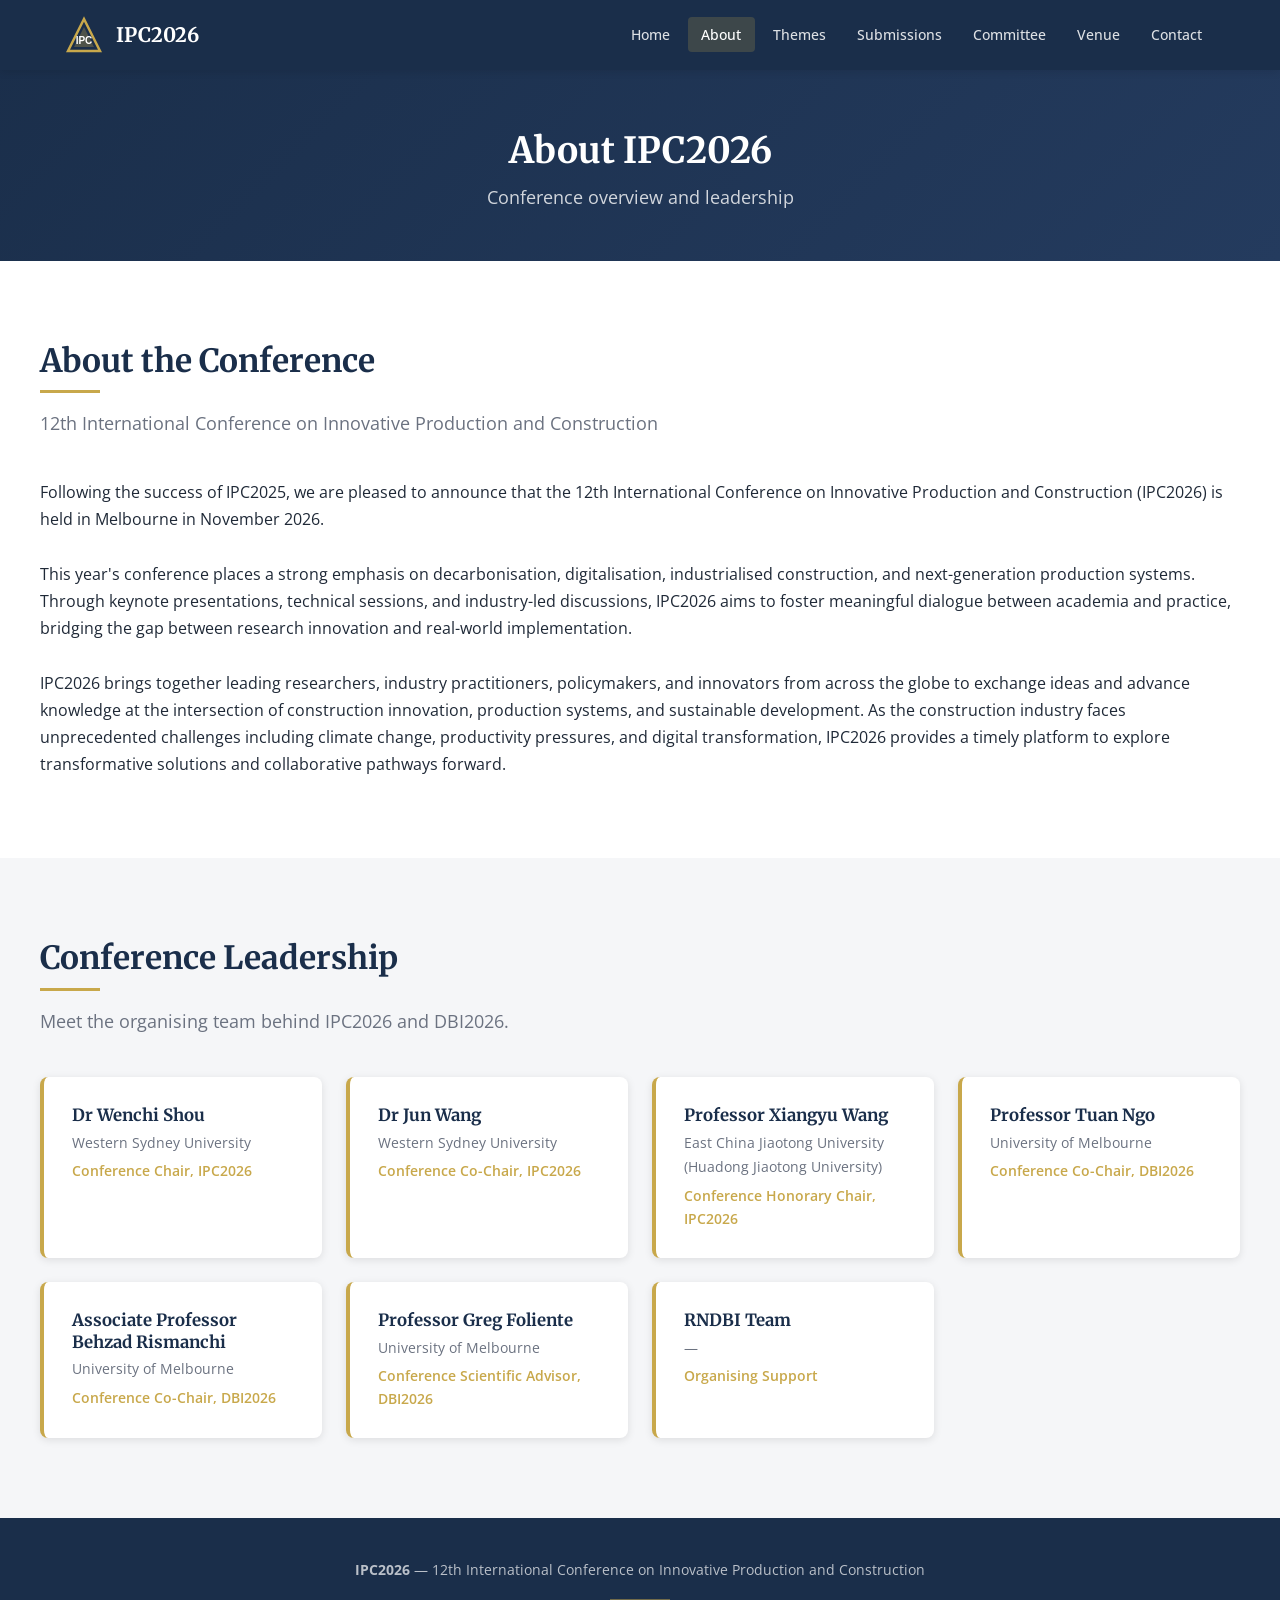
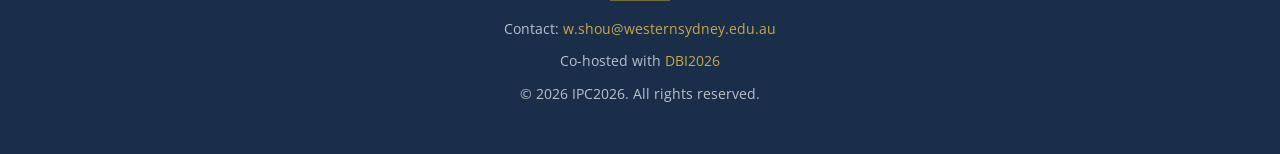
==== about.html @ c3bcb1ac "Initial IPC2026 conference website Complete static site for the 12th International Conference on Inn" ====
<!DOCTYPE html>
<html lang="en">
<head>
  <meta charset="UTF-8">
  <meta name="viewport" content="width=device-width, initial-scale=1.0">
  <title>About — IPC2026</title>
  <meta name="description" content="About IPC2026 and conference leadership.">
  <link rel="preconnect" href="https://fonts.googleapis.com">
  <link rel="preconnect" href="https://fonts.gstatic.com" crossorigin>
  <link href="https://fonts.googleapis.com/css2?family=Merriweather:wght@400;700;900&family=Open+Sans:wght@400;500;600;700&display=swap" rel="stylesheet">
  <link rel="stylesheet" href="css/style.css">
</head>
<body>

  <nav class="navbar" role="navigation" aria-label="Main navigation">
    <div class="container">
      <a href="index.html" class="navbar-brand">
        <svg width="40" height="40" viewBox="0 0 40 40" aria-hidden="true">
          <polygon points="20,4 36,36 4,36" fill="none" stroke="#c8a84b" stroke-width="2.5"/>
          <polygon points="20,12 30,32 10,32" fill="#c8a84b" opacity="0.3"/>
          <text x="20" y="29" text-anchor="middle" fill="#ffffff" font-size="10" font-weight="bold" font-family="sans-serif">IPC</text>
        </svg>
        IPC2026
      </a>
      <button class="hamburger" aria-label="Toggle navigation" aria-expanded="false">
        <span></span><span></span><span></span>
      </button>
      <ul class="nav-links">
        <li><a href="index.html">Home</a></li>
        <li><a href="about.html">About</a></li>
        <li><a href="themes.html">Themes</a></li>
        <li><a href="submissions.html">Submissions</a></li>
        <li><a href="committee.html">Committee</a></li>
        <li><a href="venue.html">Venue</a></li>
        <li><a href="contact.html">Contact</a></li>
      </ul>
    </div>
  </nav>

  <header class="page-header">
    <h1>About IPC2026</h1>
    <p>Conference overview and leadership</p>
  </header>

  <section class="section">
    <div class="container">
      <h2 class="section-title">About the Conference</h2>
      <p class="section-intro">12th International Conference on Innovative Production and Construction</p>
      <p>Following the success of IPC2025, we are pleased to announce that the 12th International Conference on Innovative Production and Construction (IPC2026) is held in Melbourne in November 2026.</p>
      <br>
      <p>This year's conference places a strong emphasis on decarbonisation, digitalisation, industrialised construction, and next-generation production systems. Through keynote presentations, technical sessions, and industry-led discussions, IPC2026 aims to foster meaningful dialogue between academia and practice, bridging the gap between research innovation and real-world implementation.</p>
      <br>
      <p>IPC2026 brings together leading researchers, industry practitioners, policymakers, and innovators from across the globe to exchange ideas and advance knowledge at the intersection of construction innovation, production systems, and sustainable development. As the construction industry faces unprecedented challenges including climate change, productivity pressures, and digital transformation, IPC2026 provides a timely platform to explore transformative solutions and collaborative pathways forward.</p>
    </div>
  </section>

  <section class="section section-alt">
    <div class="container">
      <h2 class="section-title">Conference Leadership</h2>
      <p class="section-intro">Meet the organising team behind IPC2026 and DBI2026.</p>
      <div class="leadership-grid">
        <div class="leader-card">
          <h3>Dr Wenchi Shou</h3>
          <p class="institution">Western Sydney University</p>
          <p class="role">Conference Chair, IPC2026</p>
        </div>
        <div class="leader-card">
          <h3>Dr Jun Wang</h3>
          <p class="institution">Western Sydney University</p>
          <p class="role">Conference Co-Chair, IPC2026</p>
        </div>
        <div class="leader-card">
          <h3>Professor Xiangyu Wang</h3>
          <p class="institution">East China Jiaotong University (Huadong Jiaotong University)</p>
          <p class="role">Conference Honorary Chair, IPC2026</p>
        </div>
        <div class="leader-card">
          <h3>Professor Tuan Ngo</h3>
          <p class="institution">University of Melbourne</p>
          <p class="role">Conference Co-Chair, DBI2026</p>
        </div>
        <div class="leader-card">
          <h3>Associate Professor Behzad Rismanchi</h3>
          <p class="institution">University of Melbourne</p>
          <p class="role">Conference Co-Chair, DBI2026</p>
        </div>
        <div class="leader-card">
          <h3>Professor Greg Foliente</h3>
          <p class="institution">University of Melbourne</p>
          <p class="role">Conference Scientific Advisor, DBI2026</p>
        </div>
        <div class="leader-card">
          <h3>RNDBI Team</h3>
          <p class="institution">&mdash;</p>
          <p class="role">Organising Support</p>
        </div>
      </div>
    </div>
  </section>

  <footer class="footer">
    <div class="container">
      <p><strong>IPC2026</strong> &mdash; 12th International Conference on Innovative Production and Construction</p>
      <div class="footer-divider"></div>
      <p>Contact: <a href="mailto:w.shou@westernsydney.edu.au">w.shou@westernsydney.edu.au</a></p>
      <p>Co-hosted with <a href="https://www.rndbi.net/" target="_blank" rel="noopener noreferrer">DBI2026</a></p>
      <p>&copy; 2026 IPC2026. All rights reserved.</p>
    </div>
  </footer>

  <script src="js/main.js"></script>
</body>
</html>
---- css/style.css ----
/* ===== CSS Variables ===== */
:root {
  --navy: #1a2e4a;
  --navy-light: #243b5e;
  --gold: #c8a84b;
  --gold-light: #d4b95f;
  --white: #ffffff;
  --off-white: #f5f6f8;
  --gray-light: #e8eaed;
  --gray: #6b7280;
  --text: #1f2937;
  --shadow: 0 2px 8px rgba(0, 0, 0, 0.1);
  --shadow-lg: 0 4px 20px rgba(0, 0, 0, 0.12);
  --transition: 0.3s ease;
  --max-width: 1200px;
}

/* ===== Reset ===== */
*,
*::before,
*::after {
  margin: 0;
  padding: 0;
  box-sizing: border-box;
}

html {
  scroll-behavior: smooth;
}

body {
  font-family: 'Open Sans', sans-serif;
  color: var(--text);
  line-height: 1.7;
  background: var(--white);
}

h1, h2, h3, h4 {
  font-family: 'Merriweather', serif;
  color: var(--navy);
  line-height: 1.3;
}

a {
  color: var(--gold);
  text-decoration: none;
  transition: color var(--transition);
}

a:hover {
  color: var(--gold-light);
}

img {
  max-width: 100%;
  height: auto;
}

/* ===== Navbar ===== */
.navbar {
  position: fixed;
  top: 0;
  left: 0;
  right: 0;
  z-index: 1000;
  background: var(--navy);
  box-shadow: var(--shadow);
}

.navbar .container {
  max-width: var(--max-width);
  margin: 0 auto;
  padding: 0 1.5rem;
  display: flex;
  align-items: center;
  justify-content: space-between;
  height: 70px;
}

.navbar-brand {
  display: flex;
  align-items: center;
  gap: 0.75rem;
  color: var(--white);
  font-family: 'Merriweather', serif;
  font-size: 1.25rem;
  font-weight: 700;
  text-decoration: none;
}

.navbar-brand:hover {
  color: var(--gold);
}

.navbar-brand svg {
  flex-shrink: 0;
}

.nav-links {
  display: flex;
  list-style: none;
  gap: 0.25rem;
}

.nav-links a {
  color: rgba(255, 255, 255, 0.85);
  padding: 0.5rem 0.85rem;
  border-radius: 4px;
  font-size: 0.9rem;
  font-weight: 500;
  transition: all var(--transition);
  text-decoration: none;
}

.nav-links a:hover,
.nav-links a.active {
  color: var(--white);
  background: rgba(200, 168, 75, 0.2);
}

.hamburger {
  display: none;
  flex-direction: column;
  cursor: pointer;
  gap: 5px;
  background: none;
  border: none;
  padding: 0.5rem;
}

.hamburger span {
  width: 25px;
  height: 3px;
  background: var(--white);
  border-radius: 2px;
  transition: all var(--transition);
}

/* ===== Hero ===== */
.hero {
  background: linear-gradient(135deg, var(--navy) 0%, var(--navy-light) 50%, #2d4a6f 100%);
  color: var(--white);
  padding: 10rem 1.5rem 5rem;
  text-align: center;
  position: relative;
  overflow: hidden;
}

.hero::before {
  content: '';
  position: absolute;
  top: 0;
  left: 0;
  right: 0;
  bottom: 0;
  background: url("data:image/svg+xml,%3Csvg width='60' height='60' viewBox='0 0 60 60' xmlns='http://www.w3.org/2000/svg'%3E%3Cg fill='none' fill-rule='evenodd'%3E%3Cg fill='%23ffffff' fill-opacity='0.03'%3E%3Cpath d='M36 34v-4h-2v4h-4v2h4v4h2v-4h4v-2h-4zm0-30V0h-2v4h-4v2h4v4h2V6h4V4h-4zM6 34v-4H4v4H0v2h4v4h2v-4h4v-2H6zM6 4V0H4v4H0v2h4v4h2V6h4V4H6z'/%3E%3C/g%3E%3C/g%3E%3C/svg%3E");
  pointer-events: none;
}

.hero-content {
  max-width: 900px;
  margin: 0 auto;
  position: relative;
  z-index: 1;
}

.hero h1 {
  font-size: 2.5rem;
  color: var(--white);
  margin-bottom: 1rem;
}

.hero .subtitle {
  font-size: 1.25rem;
  color: var(--gold);
  margin-bottom: 0.5rem;
  font-weight: 600;
}

.hero .details {
  font-size: 1.1rem;
  opacity: 0.9;
  margin-bottom: 2rem;
}

.hero-buttons {
  display: flex;
  gap: 1rem;
  justify-content: center;
  flex-wrap: wrap;
  margin-bottom: 2.5rem;
}

/* ===== Buttons ===== */
.btn {
  display: inline-block;
  padding: 0.85rem 2rem;
  border-radius: 4px;
  font-weight: 600;
  font-size: 1rem;
  transition: all var(--transition);
  text-decoration: none;
  cursor: pointer;
  border: 2px solid transparent;
}

.btn-primary {
  background: var(--gold);
  color: var(--navy);
}

.btn-primary:hover {
  background: var(--gold-light);
  color: var(--navy);
  transform: translateY(-2px);
  box-shadow: 0 4px 12px rgba(200, 168, 75, 0.4);
}

.btn-outline {
  border: 2px solid var(--white);
  color: var(--white);
  background: transparent;
}

.btn-outline:hover {
  background: var(--white);
  color: var(--navy);
  transform: translateY(-2px);
}

/* ===== Countdown ===== */
.countdown {
  display: flex;
  justify-content: center;
  gap: 1.5rem;
  flex-wrap: wrap;
}

.countdown-item {
  text-align: center;
}

.countdown-item .number {
  display: block;
  font-size: 2.5rem;
  font-weight: 700;
  font-family: 'Merriweather', serif;
  color: var(--gold);
  line-height: 1;
}

.countdown-item .label {
  font-size: 0.8rem;
  text-transform: uppercase;
  letter-spacing: 1px;
  opacity: 0.8;
}

/* ===== Sections ===== */
.section {
  padding: 5rem 1.5rem;
}

.section-alt {
  background: var(--off-white);
}

.container {
  max-width: var(--max-width);
  margin: 0 auto;
}

.section-title {
  font-size: 2rem;
  margin-bottom: 1rem;
  position: relative;
  display: inline-block;
}

.section-title::after {
  content: '';
  display: block;
  width: 60px;
  height: 3px;
  background: var(--gold);
  margin-top: 0.5rem;
}

.section-intro {
  font-size: 1.1rem;
  color: var(--gray);
  max-width: 800px;
  margin-bottom: 2.5rem;
}

/* ===== Page Header ===== */
.page-header {
  background: linear-gradient(135deg, var(--navy) 0%, var(--navy-light) 100%);
  color: var(--white);
  padding: 8rem 1.5rem 3rem;
  text-align: center;
}

.page-header h1 {
  color: var(--white);
  font-size: 2.25rem;
  margin-bottom: 0.5rem;
}

.page-header p {
  color: rgba(255, 255, 255, 0.8);
  font-size: 1.1rem;
}

/* ===== Attribution Block ===== */
.attribution-block {
  background: var(--off-white);
  border-left: 4px solid var(--gold);
  padding: 1.5rem 2rem;
  margin: 2rem 0;
  border-radius: 0 4px 4px 0;
}

.attribution-block p {
  margin-bottom: 0.3rem;
  font-size: 0.95rem;
}

.attribution-block strong {
  color: var(--navy);
}

/* ===== Callout Box ===== */
.callout-box {
  background: linear-gradient(135deg, var(--navy), var(--navy-light));
  color: var(--white);
  padding: 2rem 2.5rem;
  border-radius: 8px;
  margin: 3rem 0;
  box-shadow: var(--shadow-lg);
}

.callout-box h3 {
  color: var(--gold);
  margin-bottom: 0.75rem;
}

.callout-box a {
  color: var(--gold);
  text-decoration: underline;
}

/* ===== Cards ===== */
.card-grid {
  display: grid;
  grid-template-columns: repeat(auto-fit, minmax(260px, 1fr));
  gap: 1.5rem;
  margin-top: 2rem;
}

.card {
  background: var(--white);
  border-radius: 8px;
  padding: 2rem;
  box-shadow: var(--shadow);
  transition: transform var(--transition), box-shadow var(--transition);
  border-top: 3px solid var(--gold);
}

.card:hover {
  transform: translateY(-4px);
  box-shadow: var(--shadow-lg);
}

.card h3 {
  font-size: 1.1rem;
  margin-bottom: 0.5rem;
}

.card p {
  font-size: 0.95rem;
  color: var(--gray);
}

.card .card-icon {
  width: 48px;
  height: 48px;
  margin-bottom: 1rem;
}

/* ===== Key Dates Cards ===== */
.dates-grid {
  display: grid;
  grid-template-columns: repeat(auto-fit, minmax(230px, 1fr));
  gap: 1.5rem;
  margin-top: 2rem;
}

.date-card {
  background: var(--white);
  border-radius: 8px;
  padding: 1.75rem;
  box-shadow: var(--shadow);
  text-align: center;
  border-top: 3px solid var(--gold);
  transition: transform var(--transition);
}

.date-card:hover {
  transform: translateY(-3px);
}

.date-card .date {
  font-family: 'Merriweather', serif;
  font-size: 1.1rem;
  color: var(--navy);
  font-weight: 700;
  margin-bottom: 0.5rem;
}

.date-card .desc {
  color: var(--gray);
  font-size: 0.9rem;
}

/* ===== Logos Row ===== */
.logos-row {
  display: flex;
  justify-content: center;
  align-items: center;
  gap: 3rem;
  flex-wrap: wrap;
  margin-top: 2rem;
}

.logo-item {
  display: flex;
  flex-direction: column;
  align-items: center;
  gap: 0.75rem;
  max-width: 200px;
  text-align: center;
}

.logo-item img,
.logo-item svg {
  max-height: 80px;
  width: auto;
}

.logo-item span {
  font-size: 0.85rem;
  color: var(--gray);
  font-weight: 500;
}

/* ===== Leadership Cards ===== */
.leadership-grid {
  display: grid;
  grid-template-columns: repeat(auto-fit, minmax(280px, 1fr));
  gap: 1.5rem;
  margin-top: 2rem;
}

.leader-card {
  background: var(--white);
  border-radius: 8px;
  padding: 1.75rem;
  box-shadow: var(--shadow);
  border-left: 4px solid var(--gold);
  transition: transform var(--transition);
}

.leader-card:hover {
  transform: translateY(-3px);
}

.leader-card h3 {
  font-size: 1.05rem;
  margin-bottom: 0.25rem;
}

.leader-card .institution {
  color: var(--gray);
  font-size: 0.9rem;
  margin-bottom: 0.25rem;
}

.leader-card .role {
  color: var(--gold);
  font-weight: 600;
  font-size: 0.85rem;
}

/* ===== Theme Cards ===== */
.theme-grid {
  display: grid;
  grid-template-columns: repeat(auto-fit, minmax(280px, 1fr));
  gap: 1.5rem;
  margin-top: 2rem;
}

.theme-card {
  background: var(--white);
  border-radius: 8px;
  padding: 2rem;
  box-shadow: var(--shadow);
  display: flex;
  align-items: flex-start;
  gap: 1rem;
  transition: transform var(--transition), box-shadow var(--transition);
  border-top: 3px solid var(--gold);
}

.theme-card:hover {
  transform: translateY(-4px);
  box-shadow: var(--shadow-lg);
}

.theme-card .theme-number {
  background: var(--navy);
  color: var(--gold);
  width: 40px;
  height: 40px;
  border-radius: 50%;
  display: flex;
  align-items: center;
  justify-content: center;
  font-weight: 700;
  font-family: 'Merriweather', serif;
  flex-shrink: 0;
}

.theme-card h3 {
  font-size: 1rem;
  margin-bottom: 0.5rem;
}

.theme-card .theme-icon {
  width: 48px;
  height: 48px;
  flex-shrink: 0;
}

/* ===== Timeline ===== */
.timeline {
  position: relative;
  max-width: 700px;
  margin: 2rem auto;
  padding-left: 2rem;
}

.timeline::before {
  content: '';
  position: absolute;
  left: 0;
  top: 0;
  bottom: 0;
  width: 3px;
  background: var(--gold);
}

.timeline-item {
  position: relative;
  padding: 1.5rem 0 1.5rem 2rem;
}

.timeline-item::before {
  content: '';
  position: absolute;
  left: -2.55rem;
  top: 1.75rem;
  width: 14px;
  height: 14px;
  background: var(--gold);
  border-radius: 50%;
  border: 3px solid var(--white);
  box-shadow: 0 0 0 3px var(--gold);
}

.timeline-item .timeline-date {
  font-family: 'Merriweather', serif;
  font-weight: 700;
  color: var(--navy);
  font-size: 1.05rem;
  margin-bottom: 0.25rem;
}

.timeline-item .timeline-desc {
  color: var(--gray);
}

/* ===== Guidelines ===== */
.guidelines-list {
  list-style: none;
  margin: 1.5rem 0;
}

.guidelines-list li {
  padding: 0.75rem 0 0.75rem 2rem;
  position: relative;
  border-bottom: 1px solid var(--gray-light);
}

.guidelines-list li::before {
  content: '';
  position: absolute;
  left: 0;
  top: 1rem;
  width: 10px;
  height: 10px;
  background: var(--gold);
  border-radius: 50%;
}

/* ===== Journal Cards ===== */
.journal-grid {
  display: grid;
  grid-template-columns: repeat(auto-fit, minmax(250px, 1fr));
  gap: 1.5rem;
  margin-top: 2rem;
}

.journal-card {
  background: var(--white);
  border-radius: 8px;
  padding: 1.5rem;
  box-shadow: var(--shadow);
  text-align: center;
  border-top: 3px solid var(--gold);
}

.journal-card .journal-cover {
  width: 80px;
  height: 110px;
  margin: 0 auto 1rem;
  background: var(--off-white);
  border-radius: 4px;
  display: flex;
  align-items: center;
  justify-content: center;
}

.journal-card h4 {
  font-size: 0.95rem;
  margin-bottom: 0.5rem;
}

.journal-card p {
  font-size: 0.85rem;
  color: var(--gray);
}

/* ===== Committee Table ===== */
.search-box {
  width: 100%;
  max-width: 400px;
  padding: 0.75rem 1rem 0.75rem 2.5rem;
  border: 2px solid var(--gray-light);
  border-radius: 8px;
  font-size: 1rem;
  font-family: 'Open Sans', sans-serif;
  transition: border-color var(--transition);
  margin-bottom: 1.5rem;
  background-image: url("data:image/svg+xml,%3Csvg xmlns='http://www.w3.org/2000/svg' width='16' height='16' viewBox='0 0 24 24' fill='none' stroke='%236b7280' stroke-width='2'%3E%3Ccircle cx='11' cy='11' r='8'/%3E%3Cline x1='21' y1='21' x2='16.65' y2='16.65'/%3E%3C/svg%3E");
  background-repeat: no-repeat;
  background-position: 0.75rem center;
}

.search-box:focus {
  outline: none;
  border-color: var(--gold);
}

.committee-table {
  width: 100%;
  border-collapse: collapse;
  margin-top: 1rem;
}

.committee-table thead {
  background: var(--navy);
  color: var(--white);
}

.committee-table th {
  padding: 1rem;
  text-align: left;
  font-family: 'Merriweather', serif;
  font-size: 0.9rem;
  cursor: pointer;
  user-select: none;
}

.committee-table th:hover {
  background: var(--navy-light);
}

.committee-table th .sort-icon {
  margin-left: 0.5rem;
  opacity: 0.5;
}

.committee-table td {
  padding: 0.85rem 1rem;
  border-bottom: 1px solid var(--gray-light);
  font-size: 0.95rem;
}

.committee-table tbody tr:hover {
  background: var(--off-white);
}

.committee-table tbody tr.hidden {
  display: none;
}

.member-count {
  color: var(--gray);
  font-size: 0.9rem;
  margin-bottom: 1rem;
}

/* ===== Venue ===== */
.venue-hero {
  background: linear-gradient(135deg, var(--navy) 0%, var(--navy-light) 100%);
  color: var(--white);
  padding: 8rem 1.5rem 3rem;
  text-align: center;
  position: relative;
}

.venue-info {
  display: grid;
  grid-template-columns: 1fr 1fr;
  gap: 3rem;
  align-items: start;
  margin-top: 2rem;
}

.map-container {
  border-radius: 8px;
  overflow: hidden;
  box-shadow: var(--shadow-lg);
}

.map-container iframe {
  width: 100%;
  height: 400px;
  border: none;
}

/* ===== Contact Card ===== */
.contact-card {
  background: var(--white);
  border-radius: 8px;
  padding: 2.5rem;
  box-shadow: var(--shadow-lg);
  max-width: 500px;
  border-top: 4px solid var(--gold);
}

.contact-card h3 {
  margin-bottom: 1rem;
}

.contact-card p {
  margin-bottom: 0.5rem;
}

.contact-card a {
  color: var(--navy);
  font-weight: 600;
}

.contact-card a:hover {
  color: var(--gold);
}

/* ===== Footer ===== */
.footer {
  background: var(--navy);
  color: rgba(255, 255, 255, 0.7);
  padding: 2.5rem 1.5rem;
  text-align: center;
}

.footer .container {
  max-width: var(--max-width);
  margin: 0 auto;
}

.footer p {
  margin-bottom: 0.5rem;
  font-size: 0.9rem;
}

.footer a {
  color: var(--gold);
}

.footer .footer-divider {
  width: 60px;
  height: 2px;
  background: var(--gold);
  margin: 1rem auto;
  opacity: 0.5;
}

/* ===== Mobile Responsive ===== */
@media (max-width: 768px) {
  .nav-links {
    display: none;
    flex-direction: column;
    position: absolute;
    top: 70px;
    left: 0;
    right: 0;
    background: var(--navy);
    padding: 1rem;
    box-shadow: var(--shadow);
  }

  .nav-links.active {
    display: flex;
  }

  .nav-links a {
    padding: 0.75rem 1rem;
  }

  .hamburger {
    display: flex;
  }

  .hero {
    padding: 8rem 1.5rem 3rem;
  }

  .hero h1 {
    font-size: 1.75rem;
  }

  .hero .subtitle {
    font-size: 1rem;
  }

  .countdown-item .number {
    font-size: 1.75rem;
  }

  .section {
    padding: 3rem 1.5rem;
  }

  .section-title {
    font-size: 1.5rem;
  }

  .venue-info {
    grid-template-columns: 1fr;
  }

  .card-grid,
  .leadership-grid,
  .theme-grid,
  .journal-grid,
  .dates-grid {
    grid-template-columns: 1fr;
  }

  .logos-row {
    gap: 2rem;
  }

  .committee-table th,
  .committee-table td {
    padding: 0.6rem 0.5rem;
    font-size: 0.85rem;
  }

  .page-header {
    padding: 7rem 1.5rem 2rem;
  }

  .page-header h1 {
    font-size: 1.75rem;
  }
}

@media (max-width: 480px) {
  .hero h1 {
    font-size: 1.4rem;
  }

  .hero-buttons {
    flex-direction: column;
    align-items: center;
  }

  .btn {
    width: 100%;
    text-align: center;
  }

  .countdown {
    gap: 1rem;
  }
}
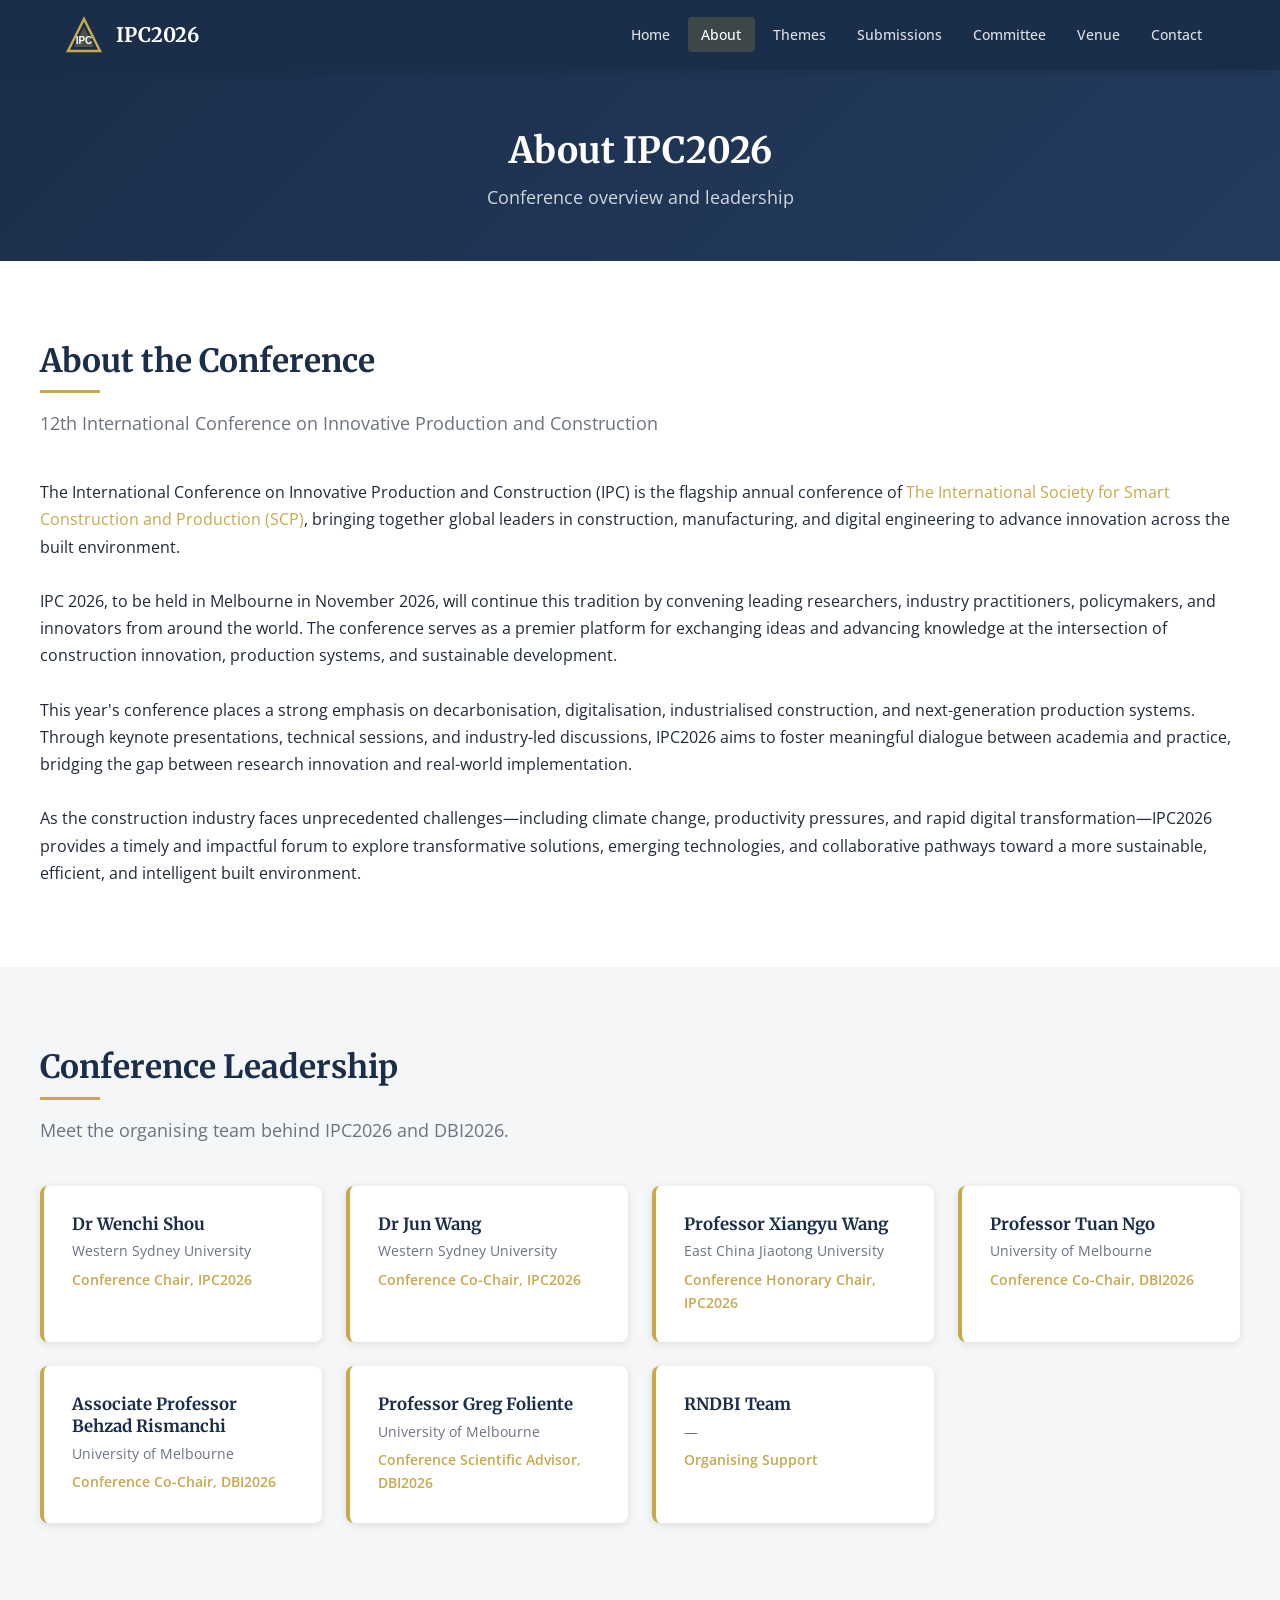
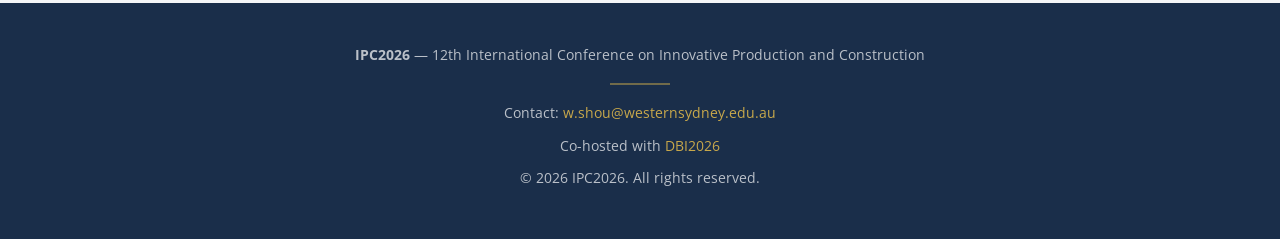
==== commit ed67c8f0: "Update website content" ====
--- a/about.html
+++ b/about.html
@@ -1,5 +1,6 @@
 <!DOCTYPE html>
 <html lang="en">
+
 <head>
   <meta charset="UTF-8">
   <meta name="viewport" content="width=device-width, initial-scale=1.0">
@@ -7,18 +8,22 @@
   <meta name="description" content="About IPC2026 and conference leadership.">
   <link rel="preconnect" href="https://fonts.googleapis.com">
   <link rel="preconnect" href="https://fonts.gstatic.com" crossorigin>
-  <link href="https://fonts.googleapis.com/css2?family=Merriweather:wght@400;700;900&family=Open+Sans:wght@400;500;600;700&display=swap" rel="stylesheet">
+  <link
+    href="https://fonts.googleapis.com/css2?family=Merriweather:wght@400;700;900&family=Open+Sans:wght@400;500;600;700&display=swap"
+    rel="stylesheet">
   <link rel="stylesheet" href="css/style.css">
 </head>
+
 <body>
 
   <nav class="navbar" role="navigation" aria-label="Main navigation">
     <div class="container">
       <a href="index.html" class="navbar-brand">
         <svg width="40" height="40" viewBox="0 0 40 40" aria-hidden="true">
-          <polygon points="20,4 36,36 4,36" fill="none" stroke="#c8a84b" stroke-width="2.5"/>
-          <polygon points="20,12 30,32 10,32" fill="#c8a84b" opacity="0.3"/>
-          <text x="20" y="29" text-anchor="middle" fill="#ffffff" font-size="10" font-weight="bold" font-family="sans-serif">IPC</text>
+          <polygon points="20,4 36,36 4,36" fill="none" stroke="#c8a84b" stroke-width="2.5" />
+          <polygon points="20,12 30,32 10,32" fill="#c8a84b" opacity="0.3" />
+          <text x="20" y="29" text-anchor="middle" fill="#ffffff" font-size="10" font-weight="bold"
+            font-family="sans-serif">IPC</text>
         </svg>
         IPC2026
       </a>
@@ -46,11 +51,25 @@
     <div class="container">
       <h2 class="section-title">About the Conference</h2>
       <p class="section-intro">12th International Conference on Innovative Production and Construction</p>
-      <p>Following the success of IPC2025, we are pleased to announce that the 12th International Conference on Innovative Production and Construction (IPC2026) is held in Melbourne in November 2026.</p>
+      <p>The International Conference on Innovative Production and Construction (IPC) is the flagship annual conference
+        of <a href="https://isscpi.com/" target="_blank" rel="noopener noreferrer">The International Society for Smart
+          Construction and Production (SCP)</a>, bringing together global leaders in construction, manufacturing, and
+        digital engineering to advance innovation across the built environment.</p>
       <br>
-      <p>This year's conference places a strong emphasis on decarbonisation, digitalisation, industrialised construction, and next-generation production systems. Through keynote presentations, technical sessions, and industry-led discussions, IPC2026 aims to foster meaningful dialogue between academia and practice, bridging the gap between research innovation and real-world implementation.</p>
+      <p>IPC 2026, to be held in Melbourne in November 2026, will continue this tradition by convening leading
+        researchers, industry practitioners, policymakers, and innovators from around the world. The conference serves
+        as a premier platform for exchanging ideas and advancing knowledge at the intersection of construction
+        innovation, production systems, and sustainable development.</p>
       <br>
-      <p>IPC2026 brings together leading researchers, industry practitioners, policymakers, and innovators from across the globe to exchange ideas and advance knowledge at the intersection of construction innovation, production systems, and sustainable development. As the construction industry faces unprecedented challenges including climate change, productivity pressures, and digital transformation, IPC2026 provides a timely platform to explore transformative solutions and collaborative pathways forward.</p>
+      <p>This year's conference places a strong emphasis on decarbonisation, digitalisation, industrialised
+        construction, and next-generation production systems. Through keynote presentations, technical sessions, and
+        industry-led discussions, IPC2026 aims to foster meaningful dialogue between academia and practice, bridging the
+        gap between research innovation and real-world implementation.</p>
+      <br>
+      <p>As the construction industry faces unprecedented challenges&mdash;including climate change, productivity
+        pressures, and rapid digital transformation&mdash;IPC2026 provides a timely and impactful forum to explore
+        transformative solutions, emerging technologies, and collaborative pathways toward a more sustainable,
+        efficient, and intelligent built environment.</p>
     </div>
   </section>
 
@@ -71,7 +90,7 @@
         </div>
         <div class="leader-card">
           <h3>Professor Xiangyu Wang</h3>
-          <p class="institution">East China Jiaotong University (Huadong Jiaotong University)</p>
+          <p class="institution">East China Jiaotong University</p>
           <p class="role">Conference Honorary Chair, IPC2026</p>
         </div>
         <div class="leader-card">
@@ -110,4 +129,5 @@
 
   <script src="js/main.js"></script>
 </body>
-</html>
+
+</html>
--- a/css/style.css
+++ b/css/style.css
@@ -631,14 +631,21 @@
 }
 
 .journal-card .journal-cover {
-  width: 80px;
-  height: 110px;
+  width: 160px;
+  height: 160px;
   margin: 0 auto 1rem;
   background: var(--off-white);
   border-radius: 4px;
   display: flex;
   align-items: center;
   justify-content: center;
+  overflow: hidden;
+}
+
+.journal-card .journal-cover img {
+  width: 100%;
+  height: 100%;
+  object-fit: contain;
 }
 
 .journal-card h4 {
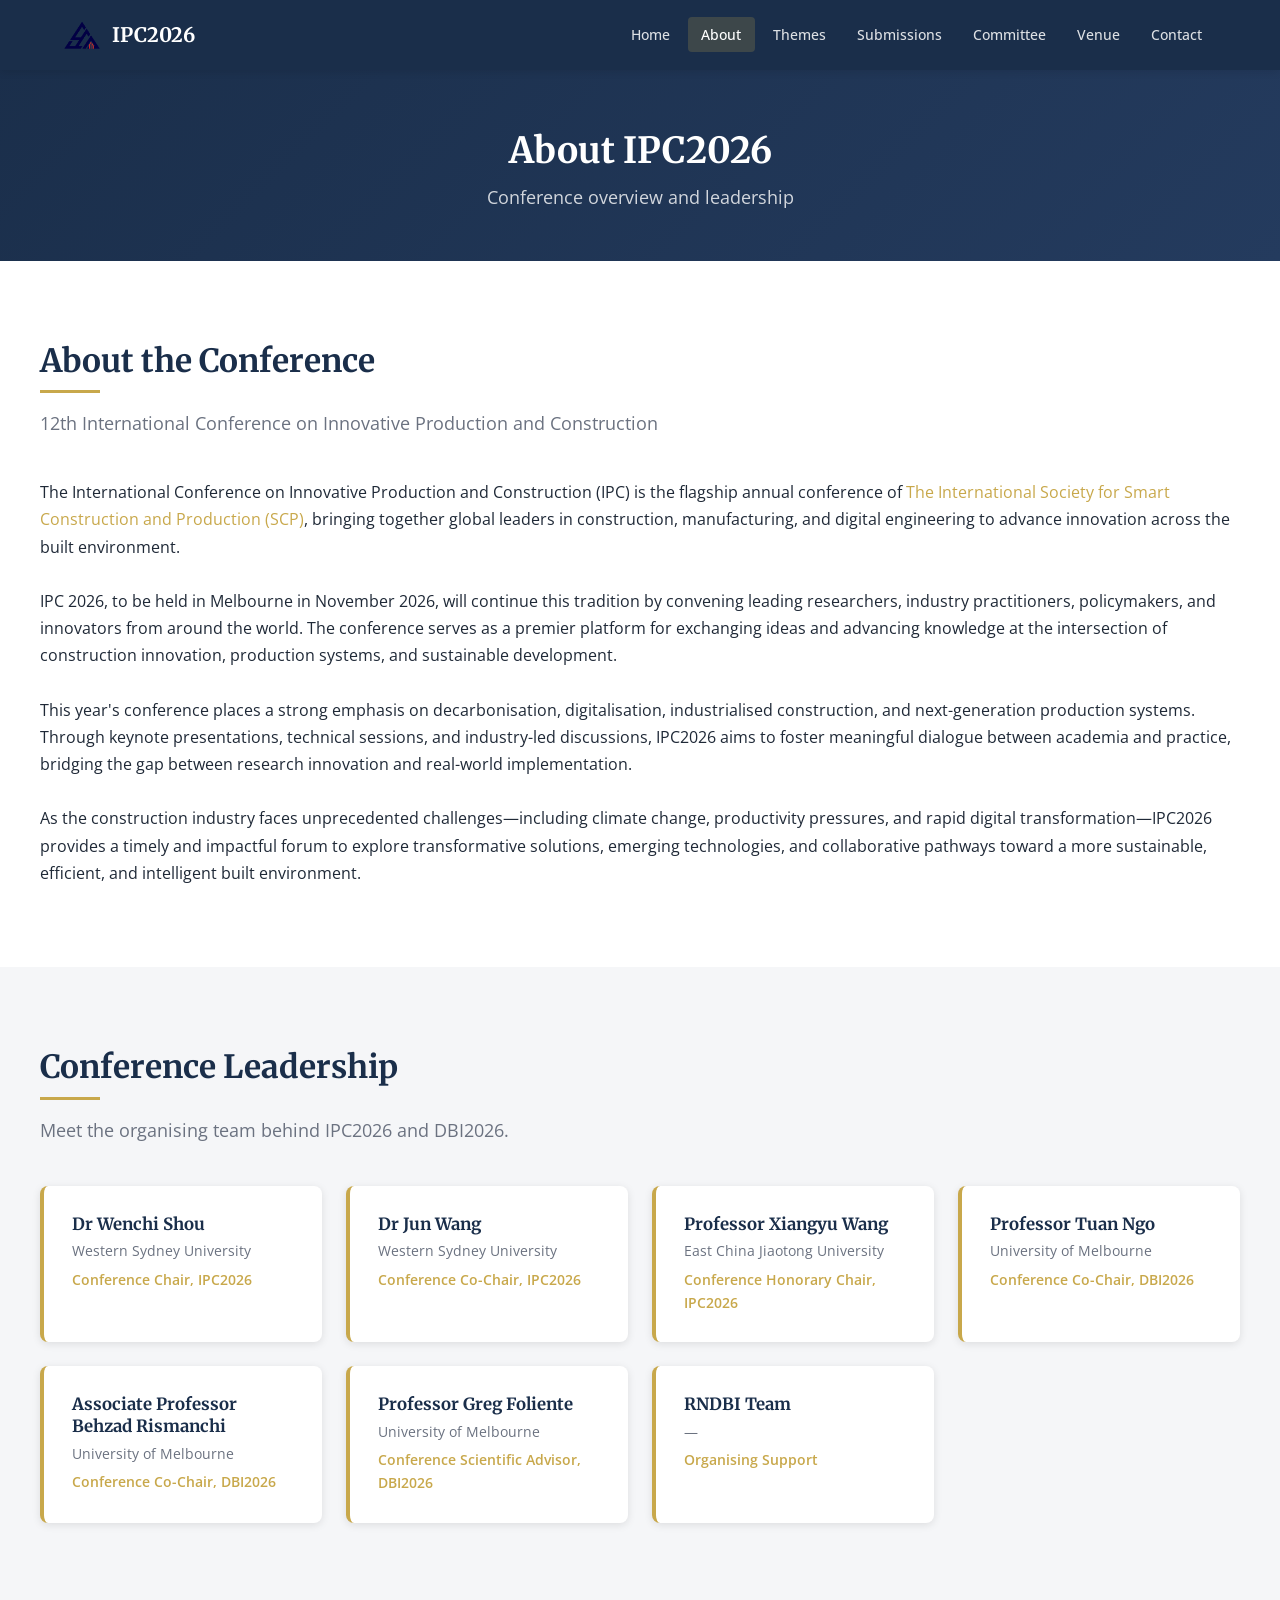
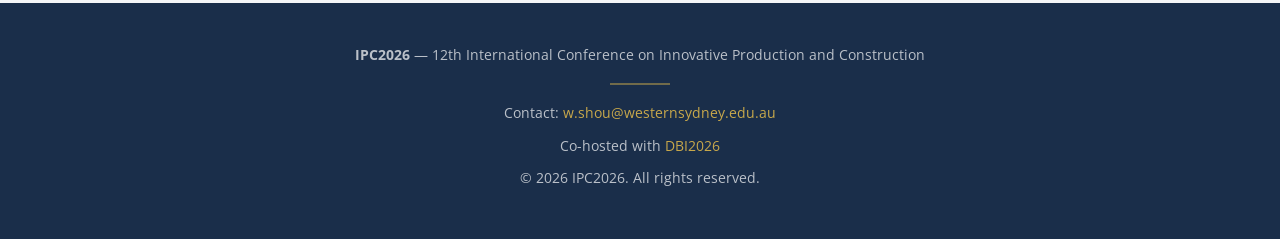
==== commit 75b1ed33: "Resize navbar logo and apply PNG logo to all pages" ====
--- a/about.html
+++ b/about.html
@@ -19,12 +19,7 @@
   <nav class="navbar" role="navigation" aria-label="Main navigation">
     <div class="container">
       <a href="index.html" class="navbar-brand">
-        <svg width="40" height="40" viewBox="0 0 40 40" aria-hidden="true">
-          <polygon points="20,4 36,36 4,36" fill="none" stroke="#c8a84b" stroke-width="2.5" />
-          <polygon points="20,12 30,32 10,32" fill="#c8a84b" opacity="0.3" />
-          <text x="20" y="29" text-anchor="middle" fill="#ffffff" font-size="10" font-weight="bold"
-            font-family="sans-serif">IPC</text>
-        </svg>
+        <img src="assets/images/IPC2026-logo.png" alt="IPC2026 logo">
         IPC2026
       </a>
       <button class="hamburger" aria-label="Toggle navigation" aria-expanded="false">
--- a/css/style.css
+++ b/css/style.css
@@ -92,8 +92,12 @@
   color: var(--gold);
 }
 
-.navbar-brand svg {
+.navbar-brand svg,
+.navbar-brand img {
   flex-shrink: 0;
+  height: 36px;
+  width: auto;
+  display: block;
 }
 
 .nav-links {
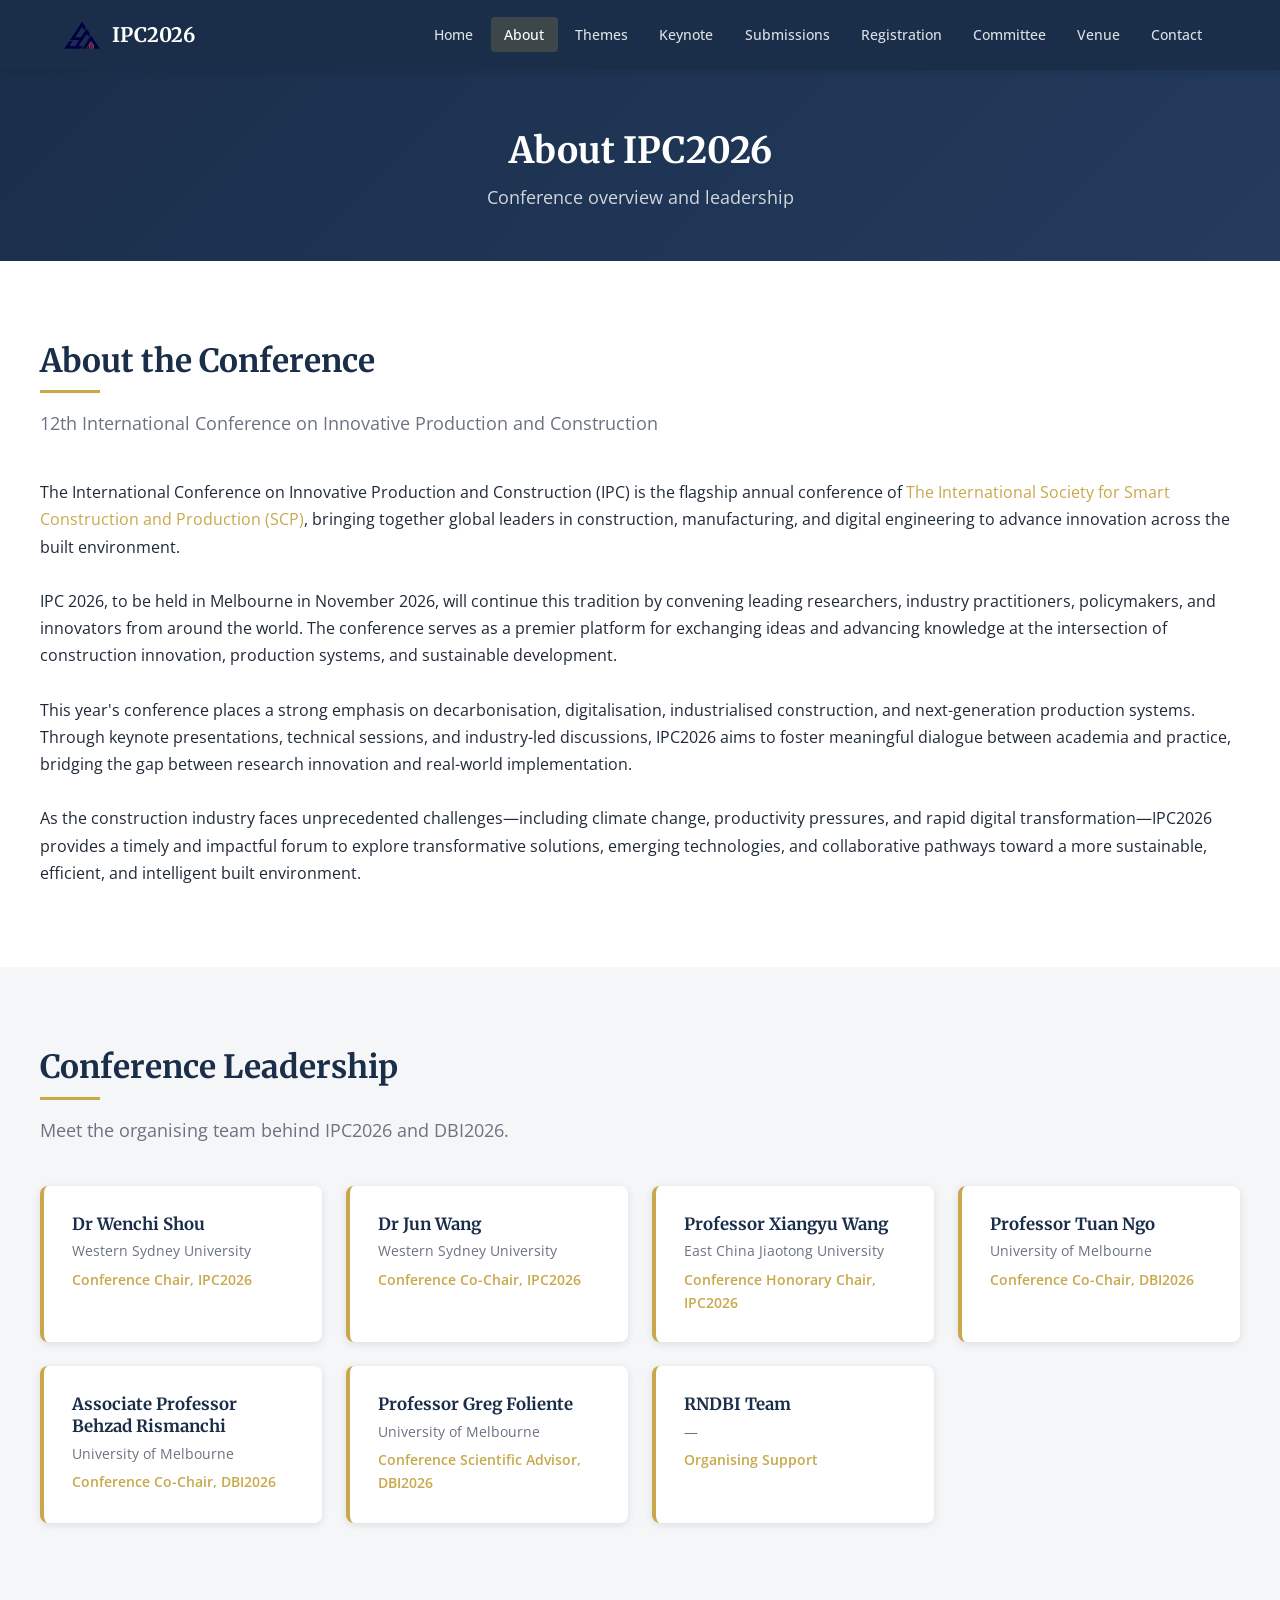
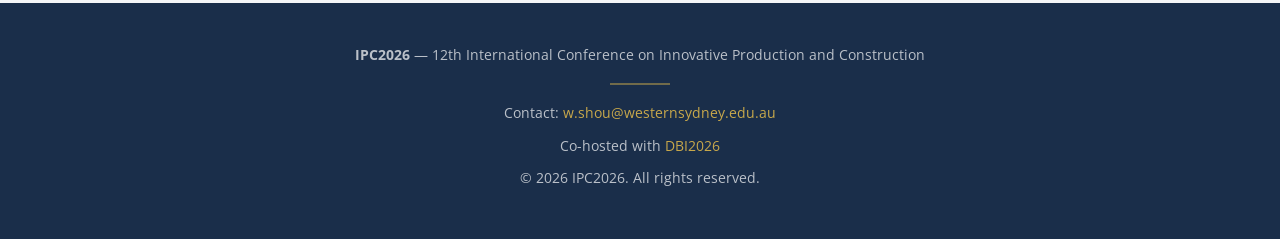
==== commit d0d12cab: "Add registration and keynote pages" ====
--- a/about.html
+++ b/about.html
@@ -29,7 +29,9 @@
         <li><a href="index.html">Home</a></li>
         <li><a href="about.html">About</a></li>
         <li><a href="themes.html">Themes</a></li>
+        <li><a href="keynote.html">Keynote</a></li>
         <li><a href="submissions.html">Submissions</a></li>
+        <li><a href="registration.html">Registration</a></li>
         <li><a href="committee.html">Committee</a></li>
         <li><a href="venue.html">Venue</a></li>
         <li><a href="contact.html">Contact</a></li>
@@ -125,4 +127,4 @@
   <script src="js/main.js"></script>
 </body>
 
-</html>+</html>
--- a/css/style.css
+++ b/css/style.css
@@ -316,22 +316,56 @@
   font-size: 1.1rem;
 }
 
-/* ===== Attribution Block ===== */
-.attribution-block {
+/* ===== Chairs Row ===== */
+.chairs-row {
+  display: flex;
+  flex-wrap: wrap;
+  gap: 1.5rem;
+  margin: 2rem 0;
+  justify-content: center;
+}
+
+.chair-card {
+  display: flex;
+  align-items: center;
+  gap: 1rem;
   background: var(--off-white);
   border-left: 4px solid var(--gold);
-  padding: 1.5rem 2rem;
-  margin: 2rem 0;
-  border-radius: 0 4px 4px 0;
-}
-
-.attribution-block p {
-  margin-bottom: 0.3rem;
+  border-radius: 0 8px 8px 0;
+  padding: 1rem 1.25rem;
+  flex: 1 1 260px;
+  max-width: 340px;
+}
+
+.chair-card img {
+  width: 72px;
+  height: 72px;
+  border-radius: 50%;
+  object-fit: cover;
+  flex-shrink: 0;
+  border: 2px solid var(--gold);
+}
+
+.chair-info {
+  display: flex;
+  flex-direction: column;
+  gap: 0.2rem;
+}
+
+.chair-info strong {
+  color: var(--navy);
   font-size: 0.95rem;
 }
 
-.attribution-block strong {
-  color: var(--navy);
+.chair-info span {
+  font-size: 0.82rem;
+  color: var(--gray);
+}
+
+.chair-info .chair-role {
+  font-size: 0.8rem;
+  color: var(--gold);
+  font-weight: 600;
 }
 
 /* ===== Callout Box ===== */
@@ -431,7 +465,7 @@
 .logos-row {
   display: flex;
   justify-content: center;
-  align-items: center;
+  align-items: stretch;
   gap: 3rem;
   flex-wrap: wrap;
   margin-top: 2rem;
@@ -441,21 +475,49 @@
   display: flex;
   flex-direction: column;
   align-items: center;
-  gap: 0.75rem;
-  max-width: 200px;
+  justify-content: space-between;
+  gap: 1rem;
+  width: 240px;
+  min-height: 270px;
   text-align: center;
+  background: #ffffff;
+  border-radius: 12px;
+  padding: 1.5rem 1.25rem;
+  box-shadow: 0 2px 12px rgba(0, 0, 0, 0.08);
+  border: 1px solid rgba(0, 0, 0, 0.06);
+}
+
+.logo-item .logo-img-wrap {
+  flex: 1;
+  display: flex;
+  align-items: center;
+  justify-content: center;
+  width: 100%;
 }
 
 .logo-item img,
 .logo-item svg {
-  max-height: 80px;
+  max-height: 100px;
+  max-width: 160px;
   width: auto;
+  object-fit: contain;
+}
+
+.logo-item .logo-img-wrap--dark {
+  background: #1a2744;
+  border-radius: 8px;
+  padding: 0.75rem 1rem;
 }
 
 .logo-item span {
   font-size: 0.85rem;
   color: var(--gray);
   font-weight: 500;
+  line-height: 1.4;
+  min-height: 4.8em;
+  display: flex;
+  align-items: center;
+  justify-content: center;
 }
 
 /* ===== Leadership Cards ===== */
@@ -544,6 +606,80 @@
   width: 48px;
   height: 48px;
   flex-shrink: 0;
+}
+
+/* ===== Keynote Speakers ===== */
+.keynote-grid {
+  display: grid;
+  grid-template-columns: repeat(3, minmax(0, 1fr));
+  gap: 2rem;
+  margin-top: 2rem;
+}
+
+.keynote-card {
+  background: var(--white);
+  border-radius: 8px;
+  overflow: hidden;
+  box-shadow: var(--shadow);
+  border-bottom: 3px solid var(--gold);
+  transition: transform var(--transition), box-shadow var(--transition);
+}
+
+.keynote-card:hover {
+  transform: translateY(-4px);
+  box-shadow: var(--shadow-lg);
+}
+
+.keynote-photo {
+  aspect-ratio: 4 / 3;
+  overflow: hidden;
+  background: var(--gray-light);
+}
+
+.keynote-photo img {
+  width: 100%;
+  height: 100%;
+  object-fit: cover;
+  object-position: center top;
+}
+
+.keynote-card--portrait .keynote-photo img {
+  object-position: center 20%;
+}
+
+.keynote-info {
+  padding: 1.4rem 1.5rem 1.5rem;
+  text-align: center;
+}
+
+.keynote-info h2 {
+  font-size: 1.15rem;
+  margin-bottom: 0.35rem;
+}
+
+.keynote-role {
+  color: var(--gold);
+  font-size: 0.88rem;
+  font-weight: 700;
+  letter-spacing: 0.04em;
+  text-transform: uppercase;
+  margin-bottom: 0.85rem;
+}
+
+.keynote-credential,
+.keynote-affiliation {
+  font-size: 0.9rem;
+  line-height: 1.5;
+}
+
+.keynote-credential {
+  color: var(--text);
+  margin-bottom: 0.3rem;
+}
+
+.keynote-affiliation {
+  color: var(--gray);
+  margin-top: 0.55rem;
 }
 
 /* ===== Timeline ===== */
@@ -788,6 +924,125 @@
   color: var(--gold);
 }
 
+/* ===== Registration ===== */
+.registration-summary {
+  max-width: 780px;
+  margin: 0 auto 2.5rem;
+  text-align: center;
+}
+
+.registration-summary .section-intro {
+  margin: 0 auto 1.5rem;
+}
+
+.fee-note {
+  color: var(--gray);
+  font-size: 0.95rem;
+}
+
+.registration-grid {
+  display: grid;
+  grid-template-columns: repeat(3, 1fr);
+  gap: 1.5rem;
+}
+
+.registration-card {
+  background: var(--white);
+  border-radius: 8px;
+  box-shadow: var(--shadow);
+  overflow: hidden;
+  border-top: 4px solid var(--gold);
+}
+
+.registration-card-header {
+  background: var(--navy);
+  color: var(--white);
+  padding: 1.5rem;
+  text-align: center;
+}
+
+.registration-card-header h3 {
+  color: var(--white);
+  margin-bottom: 0.35rem;
+}
+
+.registration-card-header p {
+  color: var(--gold-light);
+  font-size: 0.9rem;
+}
+
+.fee-list {
+  list-style: none;
+  padding: 1.25rem 1.5rem;
+}
+
+.fee-list li {
+  display: flex;
+  justify-content: space-between;
+  gap: 1rem;
+  padding: 0.8rem 0;
+  border-bottom: 1px solid var(--gray-light);
+}
+
+.fee-list li:last-child {
+  border-bottom: 0;
+}
+
+.fee-list strong {
+  color: var(--navy);
+}
+
+.fee-price {
+  white-space: nowrap;
+  font-weight: 700;
+  color: var(--navy);
+}
+
+.registration-details {
+  display: grid;
+  grid-template-columns: 1fr 1fr;
+  gap: 2rem;
+  margin-top: 2rem;
+}
+
+.registration-detail-card {
+  background: var(--white);
+  border-radius: 8px;
+  padding: 2rem;
+  box-shadow: var(--shadow);
+  border-left: 4px solid var(--gold);
+}
+
+.registration-detail-card h3 {
+  margin-bottom: 1rem;
+}
+
+.registration-detail-card .guidelines-list {
+  margin-bottom: 0;
+}
+
+.event-facts p {
+  margin-bottom: 0.5rem;
+}
+
+.registration-cta {
+  text-align: center;
+  padding: 3rem;
+  border-radius: 8px;
+  background: linear-gradient(135deg, var(--navy), var(--navy-light));
+  color: var(--white);
+}
+
+.registration-cta h2 {
+  color: var(--white);
+  margin-bottom: 0.75rem;
+}
+
+.registration-cta p {
+  margin-bottom: 1.5rem;
+  color: rgba(255, 255, 255, 0.82);
+}
+
 /* ===== Footer ===== */
 .footer {
   background: var(--navy);
@@ -818,8 +1073,8 @@
   opacity: 0.5;
 }
 
-/* ===== Mobile Responsive ===== */
-@media (max-width: 768px) {
+/* ===== Navigation Responsive ===== */
+@media (max-width: 1000px) {
   .nav-links {
     display: none;
     flex-direction: column;
@@ -837,13 +1092,17 @@
   }
 
   .nav-links a {
+    display: block;
     padding: 0.75rem 1rem;
   }
 
   .hamburger {
     display: flex;
   }
-
+}
+
+/* ===== Mobile Responsive ===== */
+@media (max-width: 768px) {
   .hero {
     padding: 8rem 1.5rem 3rem;
   }
@@ -875,8 +1134,11 @@
   .card-grid,
   .leadership-grid,
   .theme-grid,
+  .keynote-grid,
   .journal-grid,
-  .dates-grid {
+  .dates-grid,
+  .registration-grid,
+  .registration-details {
     grid-template-columns: 1fr;
   }
 
